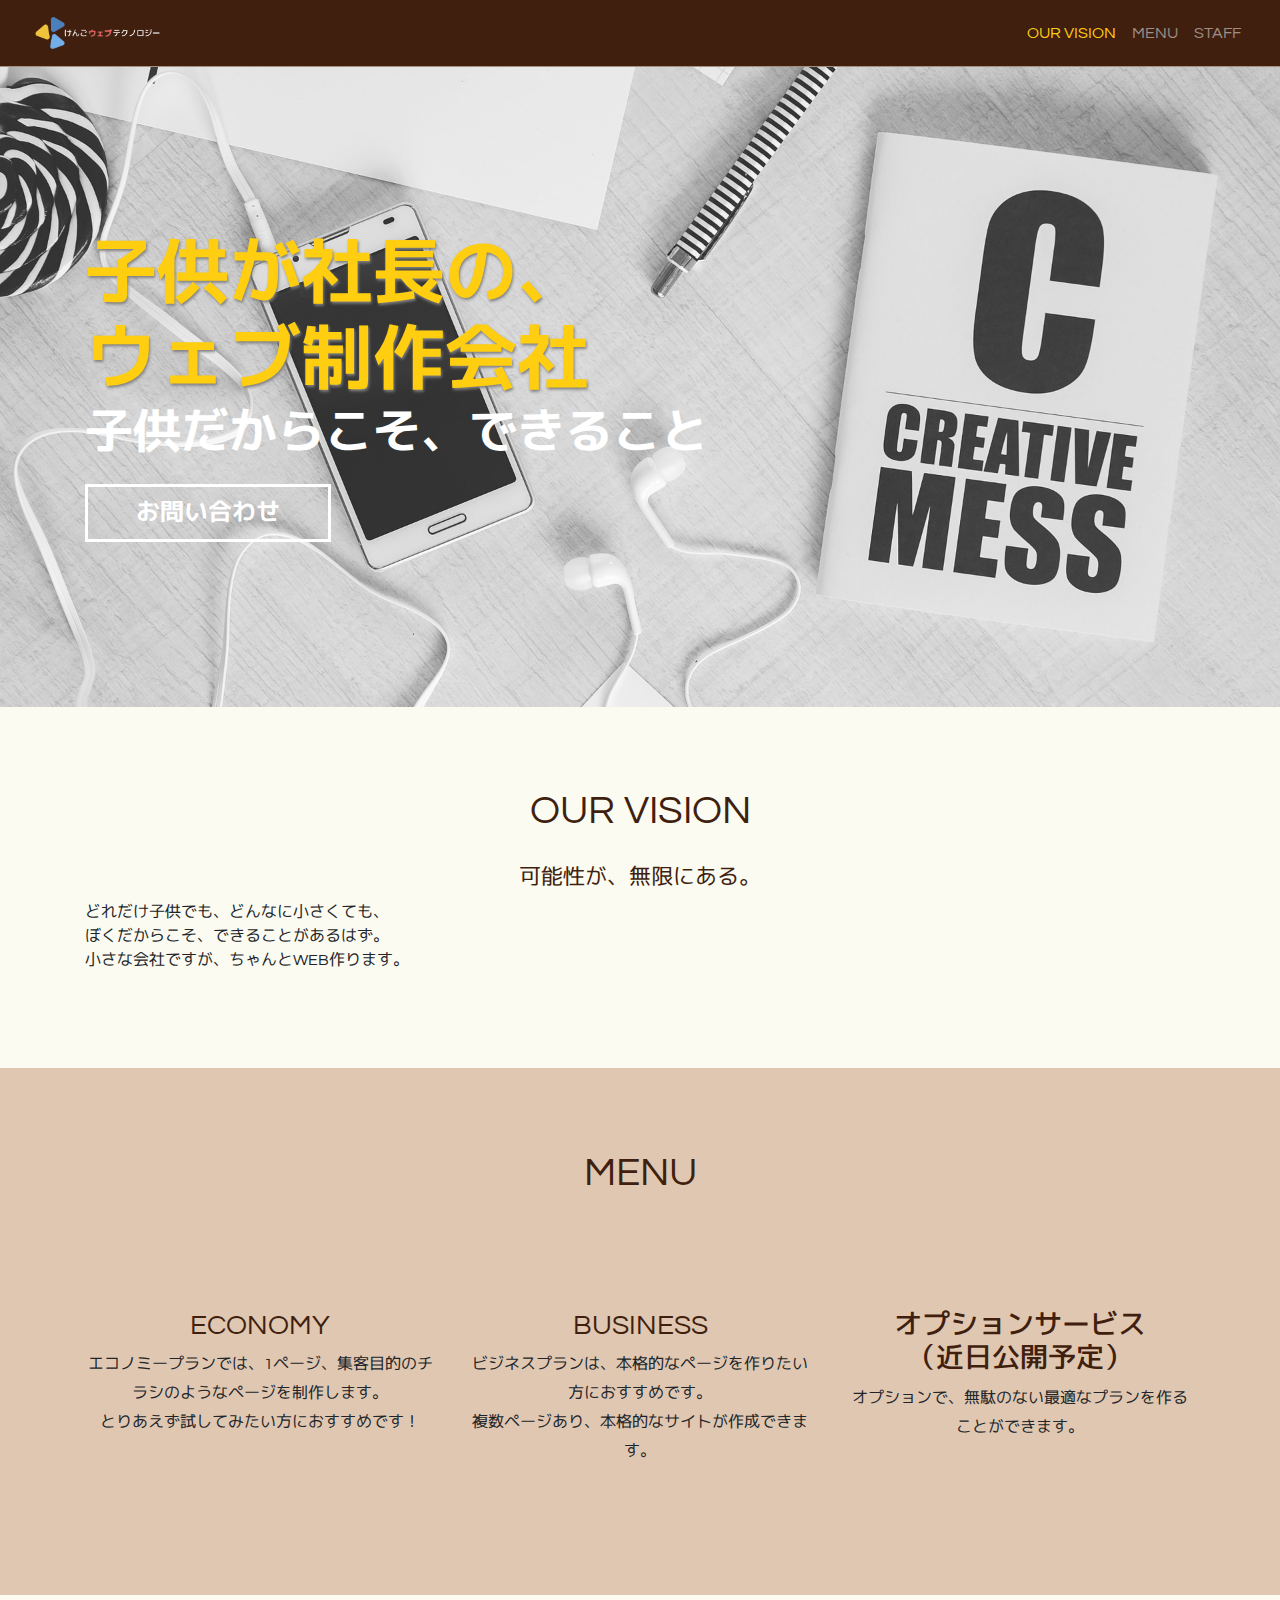
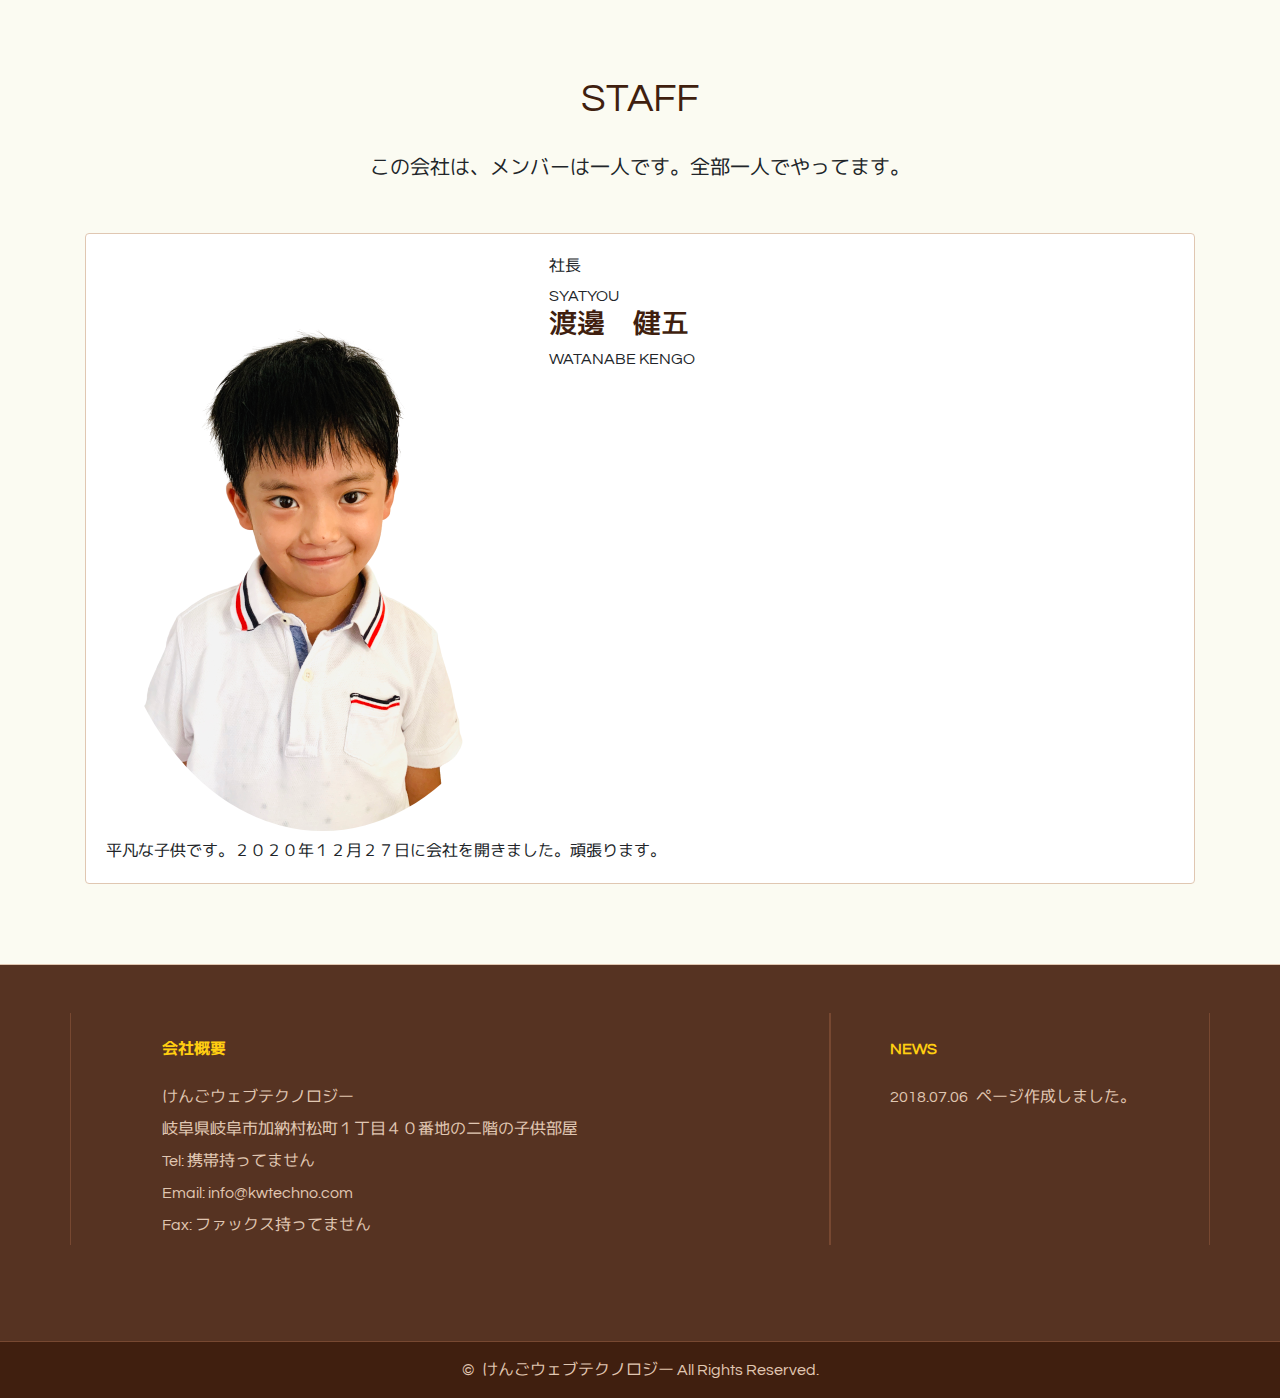
==== index.html @ f43b0d94 "画像削除" ====
<!DOCTYPE html>
<html>

<head prefix="og: http://ogp.me/ns# fb: http://ogp.me/ns/fb# article: http://ogp.me/ns/article#">
  <meta charset="UTF-8">
  <title>ホーム | けんごウェブテクノロジー</title>
  <meta name="description" content="サイトの説明文">
  <meta name="viewport" content="width=device-width, initial-scale=1, shrink-to-fit=no">
  <!-- スタイルシートはここから -->
  <link rel="preconnect" href="https://fonts.gstatic.com">
  <link href="https://fonts.googleapis.com/css2?family=M+PLUS+1p:wght@300&family=Questrial&display=swap" rel="stylesheet">
  <link rel="stylesheet" href="css/bootstrap.min.css">
  <link rel="stylesheet" href="css/style.css">
  <link rel="stylesheet" href="css/queries.css">
  <link rel="stylesheet" href="https://use.fontawesome.com/releases/v5.4.1/css/all.css" integrity="sha384-5sAR7xN1Nv6T6+dT2mhtzEpVJvfS3NScPQTrOxhwjIuvcA67KV2R5Jz6kr4abQsz" crossorigin="anonymous">
</head>

<body id="page-top">
  <!------------------------------------------------------------------------------------------------------------------>
  <header>
    <nav class="navbar navbar-expand-md navbar-dark">
      <div class="container-fluid">
        <a class="navbar-brand" href="index.html"><img src="img/logo-wt.png" alt="あなたのサイト名"></a>
        <button class="navbar-toggler" type="button" data-toggle="collapse" data-target="#navbarSupportedContent" aria-controls="navbarSupportedContent" aria-expanded="false" aria-label="Toggle navigation"><span class="navbar-toggler-icon"></span>
        </button>

        <div class="collapse navbar-collapse justify-content-end" id="navbarSupportedContent">
          <ul class="navbar-nav">
            <li class="nav-item active"><a href="#sec1" class="nav-link">OUR VISION</a></li>
            <li class="nav-item"><a href="#sec2" class="nav-link">MENU</a></li>
            <li class="nav-item"><a href="#sec3" class="nav-link">STAFF</a></li>
          </ul>
        </div>
      </div>
    </nav>
  </header>
  <main>
    <!------------------------------------------------------------------------------------------------------------------>
    <div class="jumbotron-fluid mb-0">
      <div class="container d-flex align-items-center">
        <div>
          <h1 class="mb-0">子供が社長の、<br>ウェブ制作会社</h1>
          <span>子供だからこそ、できること</span>
          <a href="contact/index.html" class="btn btn-outline-warning btn-lg text-white rounded-0">お問い合わせ</a>
        </div>
      </div>
    </div>
    <!------------------------------------------------------------------------------------------------------------------>
    <!--<section id="sec1">
      <div class="container">

        <h2 class="text-center">WORK & VOICE</h2>
        <p class="lead text-center font-weight-normal">
          まだ、実績は少ないですが、ご期待に応えられるよう、最大限の努力をしていきます。
        </p>

        <div class="row">
          <div class="col-lg-4 col-sm-6 mb-5 center mx-auto">
            <div class="card">
              <img class="card-img-top" src="img/works/0001.png" alt="地域に伝わる音楽にしたしもう！">
              <div class="card-body">
                <h3 class="card-title">地域に伝わる音楽にしたしもう！</h3>
                <p class="card-text">授業で作成したデータをデータベース化して目に見えるような
                  サイトを作成してもらいました。<br />
                  個人のみならずグループでファイルを共有しつつデータベース化<br />
                  していくというアプリで、打ち込んだらすぐにサイトで確認することも<br />
                  できますので、子供達のモチベーションも上がりました。<br />
                  <small>情報保護のためわざとぼかしています。</small>
                </p>
              </div>
            </div>
          </div>
        </div>
      </div>
    </section>-->
    <!------------------------------------------------------------------------------------------------------------------>
    <section id="sec1">
      <div class="container">

        <h2 class="text-center">OUR VISION</h2>
        <h3 class="lead text-center font-weight-normal">
          可能性が、無限にある。
        </h3>

        <div class="row align-top">
          <div class="col-md-8">
            <p class="align-middle">
              どれだけ子供でも、どんなに小さくても、<br>
              ぼくだからこそ、できることがあるはず。<br>
              小さな会社ですが、ちゃんとWEB作ります。</p>
          </div>
        </div><!-- .row -->

      </div><!-- .container -->
    </section>
    <!------------------------------------------------------------------------------------------------------------------>
    <section id="sec2">
      <div class="container">
        <h2 class="text-center">MENU</h2>
        <p class="lead text-center font-weight-normal pb-lg-3">

        </p>

        <div class="row justify-content-start">
          <div class="col-md-4 col-sm-12">
            <figure class="text-center"><i class="fas fa-desktop fa-5x gray"></i></figure>
            <h3 class="text-center">ECONOMY</h3>
            <p class="text-body text-center mb-5">エコノミープランでは、1ページ、集客目的のチラシのようなページを制作します。<br>とりあえず試してみたい方におすすめです！<br></p>
          </div>
          <div class="col-md-4 col-sm-12">
            <figure class="text-center"><i class="fas fa-desktop fa-5x gray"></i></figure>
            <h3 class="text-center">BUSINESS</h3>
            <p class="text-body text-center mb-5">ビジネスプランは、本格的なページを作りたい方におすすめです。<br>複数ページあり、本格的なサイトが作成できます。</p>
          </div>
          <div class="col-md-4 col-sm-12">
            <figure class="text-center"><i class="fas fa-desktop fa-5x gray"></i></figure>
            <h3 class="text-center">オプションサービス<br>（近日公開予定）</h3>
            <p class="text-body text-center mb-5">
              オプションで、無駄のない最適なプランを作ることができます。
            </p>
          </div>
        </div>
      </div><!-- .container -->
    </section>

    <!------------------------------------------------------------------------------------------------------------------>
    <section id="sec3">
      <div class="container">
        <h2 class="text-center">STAFF</h2>
        <p class="lead text-center font-weight-normal">
          この会社は、メンバーは一人です。全部一人でやってます。
        </p>
        <div class="row">
          <div class="col-12">
            <div class="card">
              <div class="card-body">
                <div class="row">
                  <div class="col-lg-5 col-sm-12 mb-2">
                    <img src="img/kengo.png" alt="人物写真2" class="rounded-circle">
                  </div>
                  <div class="col-lg-7 col-sm-12 mb-2 px-lg-0 px-md-2">
                    <p class="card-title">社長</p>
                    <p class="card-subtitle">SYATYOU</p>
                    <h3 class="card-title">渡邊　健五</h3>
                    <p class="card-subtitle">WATANABE KENGO</p>
                  </div>
                </div>
                <p class="card-text">平凡な子供です。２０２０年１２月２７日に会社を開きました。頑張ります。</p>
              </div>
            </div>
          </div>
        </div><!-- .row -->

      </div><!-- .container -->
    </section>
    <!------------------------------------------------------------------------------------------------------------------>
  </main>

  <footer id="footer">
    <div class="container py-5">
      <div id="footer-contents" class="row mb-5">
        <div class="col-lg-6 col-xl-8">
          <address class="col-lg-10 offset-lg-1 mb-0">
            <p class="footer-ttl">会社概要</p>
            <p>けんごウェブテクノロジー</p>
            <p>岐阜県岐阜市加納村松町１丁目４０番地の二階の子供部屋</p>
            <p>Tel: 携帯持ってません</p>
            <p>Email: info@kwtechno.com</p>
            <p>Fax: ファックス持ってません</p>
          </address>
        </div>
        <div id="footer-news" class="col-lg-6 col-xl-4">
          <div class="col-lg-10 offset-lg-1">
            <p class="footer-ttl">NEWS</p>
            <ul>
              <li><span>2018.07.06</span>ページ作成しました。</li>
            </ul>
          </div>
        </div>
      </div><!-- .row -->
    </div><!-- .container -->
    <div id="copyright">
      <p class="text-center mb-0 pt-3 pb-3">&copy;&ensp;けんごウェブテクノロジー All Rights Reserved.</p>
    </div><!-- .container-fluid -->
  </footer>
  <!------------------------------------------------------------------------------------------------------------------>
  <!-- javascript はここから -->
  <script src="https://code.jquery.com/jquery-3.3.1.slim.min.js" integrity="sha384-q8i/X+965DzO0rT7abK41JStQIAqVgRVzpbzo5smXKp4YfRvH+8abtTE1Pi6jizo" crossorigin="anonymous"></script>
  <script src="https://code.jquery.com/jquery-1.12.4.min.js" integrity="sha256-ZosEbRLbNQzLpnKIkEdrPv7lOy9C27hHQ+Xp8a4MxAQ=" crossorigin="anonymous"></script>
  <script src="https://cdnjs.cloudflare.com/ajax/libs/popper.js/1.14.3/umd/popper.min.js" integrity="sha384ZMP7rVo3mIykV+2+9J3UJ46jBk0WLaUAdn689aCwoqbBJiSnjAK/l8WvCWPIPm49" crossorigin="anonymous"></script>
  <script src="js/bootstrap.min.js"></script>
  <script src="js/script.js"></script>
</body>

</html>
---- css/style.css ----
@charset "utf-8";

/* *****共通設定***** */
body {
  font-family: 'Questrial','M PLUS 1p',"ヒラギノ角ゴ Pro W3", "Hiragino Kaku Gothic Pro", "メイリオ", Meiryo, Osaka, "ＭＳ Ｐゴシック", "MS PGothic", sans-serif;
}
main {
  display: block;
  background-color: #fbfbf2;
}

main .btn {
  padding-left: 2.5rem;
  padding-right: 2.5rem;
  font-size: 1.5rem;
}

h1 {
  font-size: 4.5rem;
}

h2, h3 {
  color: #401f0f;
}

.gray {
  color: #6c757d;
}

.card {
  border-color: #e0c7b2;
}

.img-thumbnail {
  width: 100%;
  padding: .25rem;
  background-color: transparent;
  border: none;
}

/* ヘッダー(navbar) */
.navbar {
  border-bottom: 1px solid #a29080;
  background-color: #401f0f;
}

.navbar .navbar-collapse {
  flex-grow: 0;
}

.navbar .navbar-brand {
  height: 50px;
}

.navbar .navbar-brand img {
  height: 100%;
}

.navbar .navbar-nav .active>.nav-link {
  color: #ffce11;
}

.navbar .navbar-nav .nav-link:hover,
.navbar-dark .navbar-nav .nav-link:focus {
  color: rgba(251, 251, 241, 1);
}

/* フッター */
#footer {
  background-color: #563322;
}

#footer .container {
  color: #e0c7b2;
}

#footer .footer-ttl {
  font-size: 1rem;
  font-weight: bold;
  margin: 1.5rem 0;
  color: #ffce11;
}

#footer address p,
#footer #footer-news li {
  margin-bottom: 0.5rem;
}

#footer #footer-news ul {
  margin: 0;
  padding: 0
}

#footer #footer-news ul {
  list-style: none;
}

#footer #footer-news li span {
  display: inline-block;
  margin-right: 0.5rem;
}

#footer #copyright {
  border-top: 1px solid #774831;
  background-color: #401f0f;
  color: #e0c7b2;
}

#footer img {
  width: 360px;
}

/* *****トップページ***** */
/* メイン画像 */
h1 {
  font-weight: bold !important;
  color: #ffce11;
  text-shadow: 1px 2px 3px #808080;
}

#page-top h1+span {
  font-size: 3rem;
  font-weight: bold;
  color: #ffffff;
  line-height: 110%;
  margin-top: 0.2rem;
  display: block;
}

#page-top .jumbotron-fluid {
  height: 640px;
  background-color: #f1efff;
  border-bottom: #dddddd;
  background: url("../img/top-main.jpg") no-repeat center center;
  background-size: cover;
}

#page-top .jumbotron-fluid .container {
  height: 100%;
}

#page-top .jumbotron-fluid .btn {
  padding-left: 3rem;
  padding-right: 3rem;
  margin-top: 1.5rem;
  font-weight: bold;
  border-width: 3px;
  border-color: #fff;
}

/* 各セクション */
#page-top section {
  border-bottom: 1px solid #e0c7b2;
  background-color: #fbfbf2;
  padding: 5rem 0;
}

#page-top section:nth-child(odd) {
  background-color: #e0c7b2;
}

#page-top section .container>h2 {
  margin-bottom: 30px;
  font-size: 2.5rem;
}

#page-top section .container>h2+p {
  max-width: 700px;
  margin: 0 auto 50px;
}

#sec1 h3 {
  font-size: 1.4rem;
}

#sec2 {
  line-height: 180%;
}

#sec2 .row {
  min-height: 160px;
  color: #2f2f2f;
}

#sec4 .card-body .clearfix p,
#sec4 .card-body .clearfix h3 {
  margin-left: 115px;
  line-height: 130%;
}

#sec4 .card-body .card-title {
  margin-bottom: 5px;
  color: #401f0f;
}

#sec4 .card-body .card-subtitle {
  font-size: 0.9rem;
  margin-bottom: 5px;
  color: #968075;
}

#sec4 img {
  width: 100%;
}

#sec4 .btn {
  width: 100%;
  background-color: #401f0f;
  border: none;
  padding: 1rem 0;
}

#sec5 article>.row {
  border: 1px solid #dddddd;
}

#sec5>div:nth-child(1) img {
  width: 100%;
}

/*#sec4 > div:nth-child(2){
    margin-left: 220px;
}*/
#sec5 h3 {
  margin-bottom: 0.1rem;
}

#sec5 article>div div header {
  padding: 10px;
}

/* *****下層ページ***** */
#breadcrumb-wrapper {
  border-bottom: 1px solid #a29080;
}

#breadcrumb-wrapper,
.breadcrumb {
  font-size: 0.9rem;
  background-color: #563322;
}

.breadcrumb a {
  color: rgba(255, 255, 255, .5);
}

.breadcrumb a:hover,
.breadcrumb a:focus {
  color: rgba(255, 255, 255, 1);
}

.breadcrumb-item+.breadcrumb-item::before {
  content: ">";
  padding-right: 1rem;
  color: rgba(255, 255, 255, .5);
}

.breadcrumb-item.active {
  color: #ffffff;
}

h1.page-ttl {
  font-size: 2rem;
}

#page h1+span {
  font-size: 1.5rem;
  font-weight: bold;
  color: #ffffff;
  line-height: 110%;
  margin-top: 0.2rem;
  display: block;
}

#page article {
  padding: 5rem 0;
}

#page section {
  padding-bottom: 5rem;
}

#page section:last-child {
  padding-bottom: 0rem;
}

#page h1+small {
  font-size: 1.5rem;
  color: #ffffff;
  line-height: 110%;
  margin-top: 0.2rem;
}

#page .jumbotron {
  background-color: #f1efff;
  border-bottom: #dddddd;
  background: url("../img/top-main.jpg") no-repeat center center;
  background-size: cover;
  border-radius: initial;
}

#page .jumbotron .container {
  padding: 0;
}

#page .jumbotron .container p {
  margin-bottom: 0;
}

#page h2+p {
  margin: 0 0 1.2rem;
}

#page main img {
  max-width: 100%;
}

#page .sample-title {
  display: flex;
  align-items: center;
  text-align: center;
}

#page .sample-title::after {
  border-top: 3px dotted;
  content: "";
  display: inline;
  /* for IE */
  flex-grow: 1;
  margin-left: 0.5em;
}

#page .sample-title span {
  background-color: #fbfbf2;
}

#page .sample-subtitle {
  font-size: 1.5rem;
  font-weight: bold;
  color: #401f0f;
}

/* *****フォーム***** */
.form1 label {
  font-weight: bold;
  font-size: 0.9rem;
  margin-bottom: 1rem;
}

.form1 input,
.form1 textarea,
.form1 select {
  max-width: 768px;
}

.form1 .form-group {
  margin-bottom: 2rem;
}
---- css/queries.css ----
/* 特大デバイス（ワイド・デスクトップ, 1200px 以上）
==============================================*/
@media screen and (min-width: 1200px) {
    
#footer #footer-contents > div{
    border-left: 1px solid #774831;
    border-right: 1px solid #774831;
    border-collaps: collapse;
}
#footer #footer-contents > div:last-child{
    border-right: 1px solid #774831;
}
#footer img {
width: 100%;
}  
	
} /* END */

/* 大デバイス（デスクトップ, 1200px 未満）
==============================================*/
@media screen and (max-width:1199.98px) {

/* トップページ：各セクション */
    
#sec2 .row {
    background-size: auto 550px;
}

} /* END */


/* 中デバイス（タブレット, 992px 未満）
==============================================*/
@media screen and (max-width:991.98px) {
#footer #footer-contents > div{
    border-bottom: 1px solid #774831;
    border-left: none;
    border-right: none;
    padding-bottom: 1rem;
}
#footer img {
    width: 100%;
    max-width: 748px;
    margin: 0 auto;
}

/* トップページ：各セクション */    
#sec2 img {
    width: 100%;
    height: 100%;
}    
    
} /* END */

/* 小デバイス（横向きモバイル, 768px 未満）
==============================================*/
@media screen and (max-width:767.98px) {
h1{
    font-size: 2rem;
}    
main .btn{
    font-size: 0.95rem;
}
    #footer #footer-contents > div:first-child {
    border-right: none !important;
}
#footer .container{
    padding-top: 0px;
}
#footer .container .row{
    margin-bottom: 0;
}

#footer #copyright{
    font-size: 0.8rem;
}
#footer h2{
    margin: 2rem 0;
}

/* トップページ：各セクション */
    
#page-top h1 + small {
    font-size: 1.5rem;
}
#page-top .jumbotron-fluid{
    height: 320px;
}
#page-top section{
    padding-top: 50px;
}
#page-top section .container > h2{
    margin-bottom: 20px;
    font-size: 1.5rem;
}
#page-top section .container > h2 + p{
    margin-bottom: 40px;
}
#page-top section .container h3{
    font-size: 1.2rem;
}
#sec2 .row {
    background-size: auto 400px;
}
#sec4 .card-body .card-subtitle{
    font-size: 0.75rem;
}

/* 下層ページ */
    
#page section {
    padding: 3rem 0 0;
}
  
} /* END */


/* 極小デバイス（縦向きモバイル, 576px 未満）
==============================================*/
@media screen and (max-width:575.98px) {
.navbar-collapse .btn {
    margin: 10px auto;
}
    
/* トップページ：各セクション */
    
#sec2 .row {
    background-size: auto 300px;
}

/* 下層ページ */

#page section {
    padding: 2rem 0 0;
}    
    
} /* END */
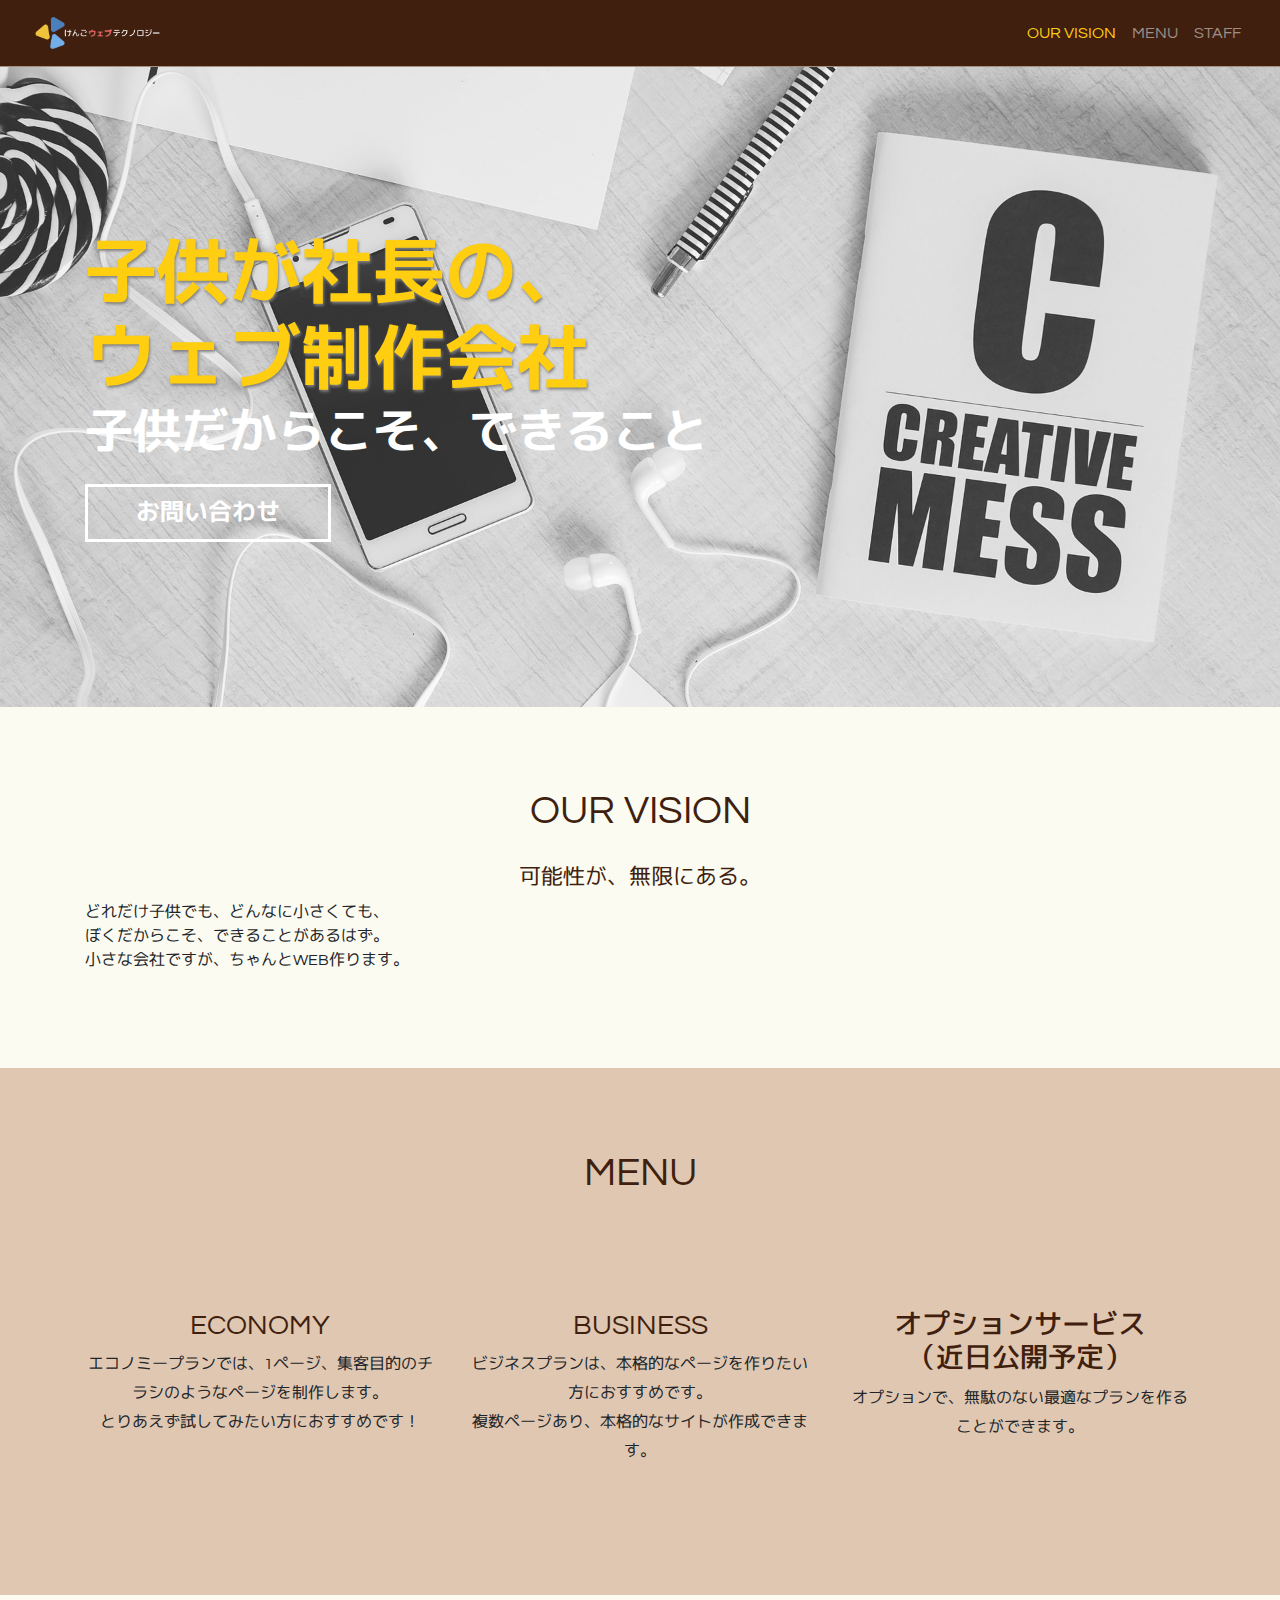
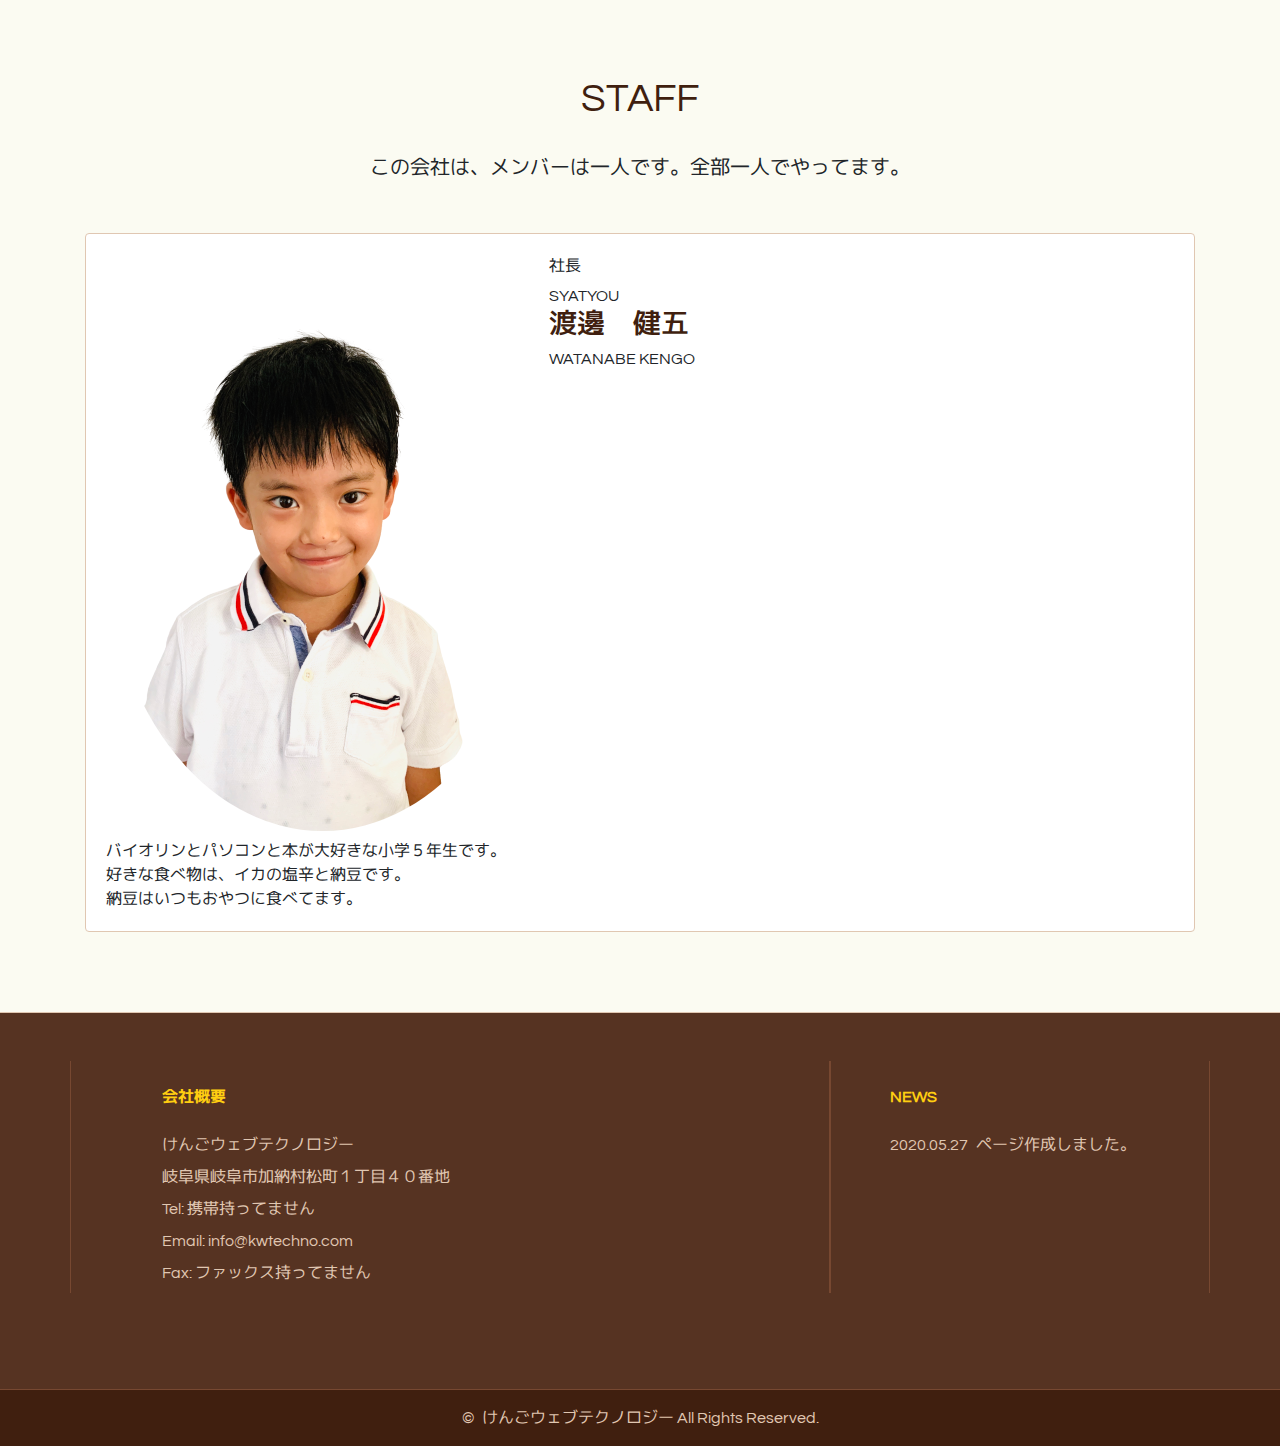
==== commit be5187b6: "テキスト変更" ====
--- a/index.html
+++ b/index.html
@@ -145,7 +145,7 @@
                     <p class="card-subtitle">WATANABE KENGO</p>
                   </div>
                 </div>
-                <p class="card-text">平凡な子供です。２０２０年１２月２７日に会社を開きました。頑張ります。</p>
+                <p class="card-text">バイオリンとパソコンと本が大好きな小学５年生です。<br>好きな食べ物は、イカの塩辛と納豆です。<br>納豆はいつもおやつに食べてます。</p>
               </div>
             </div>
           </div>
@@ -163,7 +163,7 @@
           <address class="col-lg-10 offset-lg-1 mb-0">
             <p class="footer-ttl">会社概要</p>
             <p>けんごウェブテクノロジー</p>
-            <p>岐阜県岐阜市加納村松町１丁目４０番地の二階の子供部屋</p>
+            <p>岐阜県岐阜市加納村松町１丁目４０番地</p>
             <p>Tel: 携帯持ってません</p>
             <p>Email: info@kwtechno.com</p>
             <p>Fax: ファックス持ってません</p>
@@ -173,7 +173,7 @@
           <div class="col-lg-10 offset-lg-1">
             <p class="footer-ttl">NEWS</p>
             <ul>
-              <li><span>2018.07.06</span>ページ作成しました。</li>
+              <li><span>2020.05.27</span>ページ作成しました。</li>
             </ul>
           </div>
         </div>
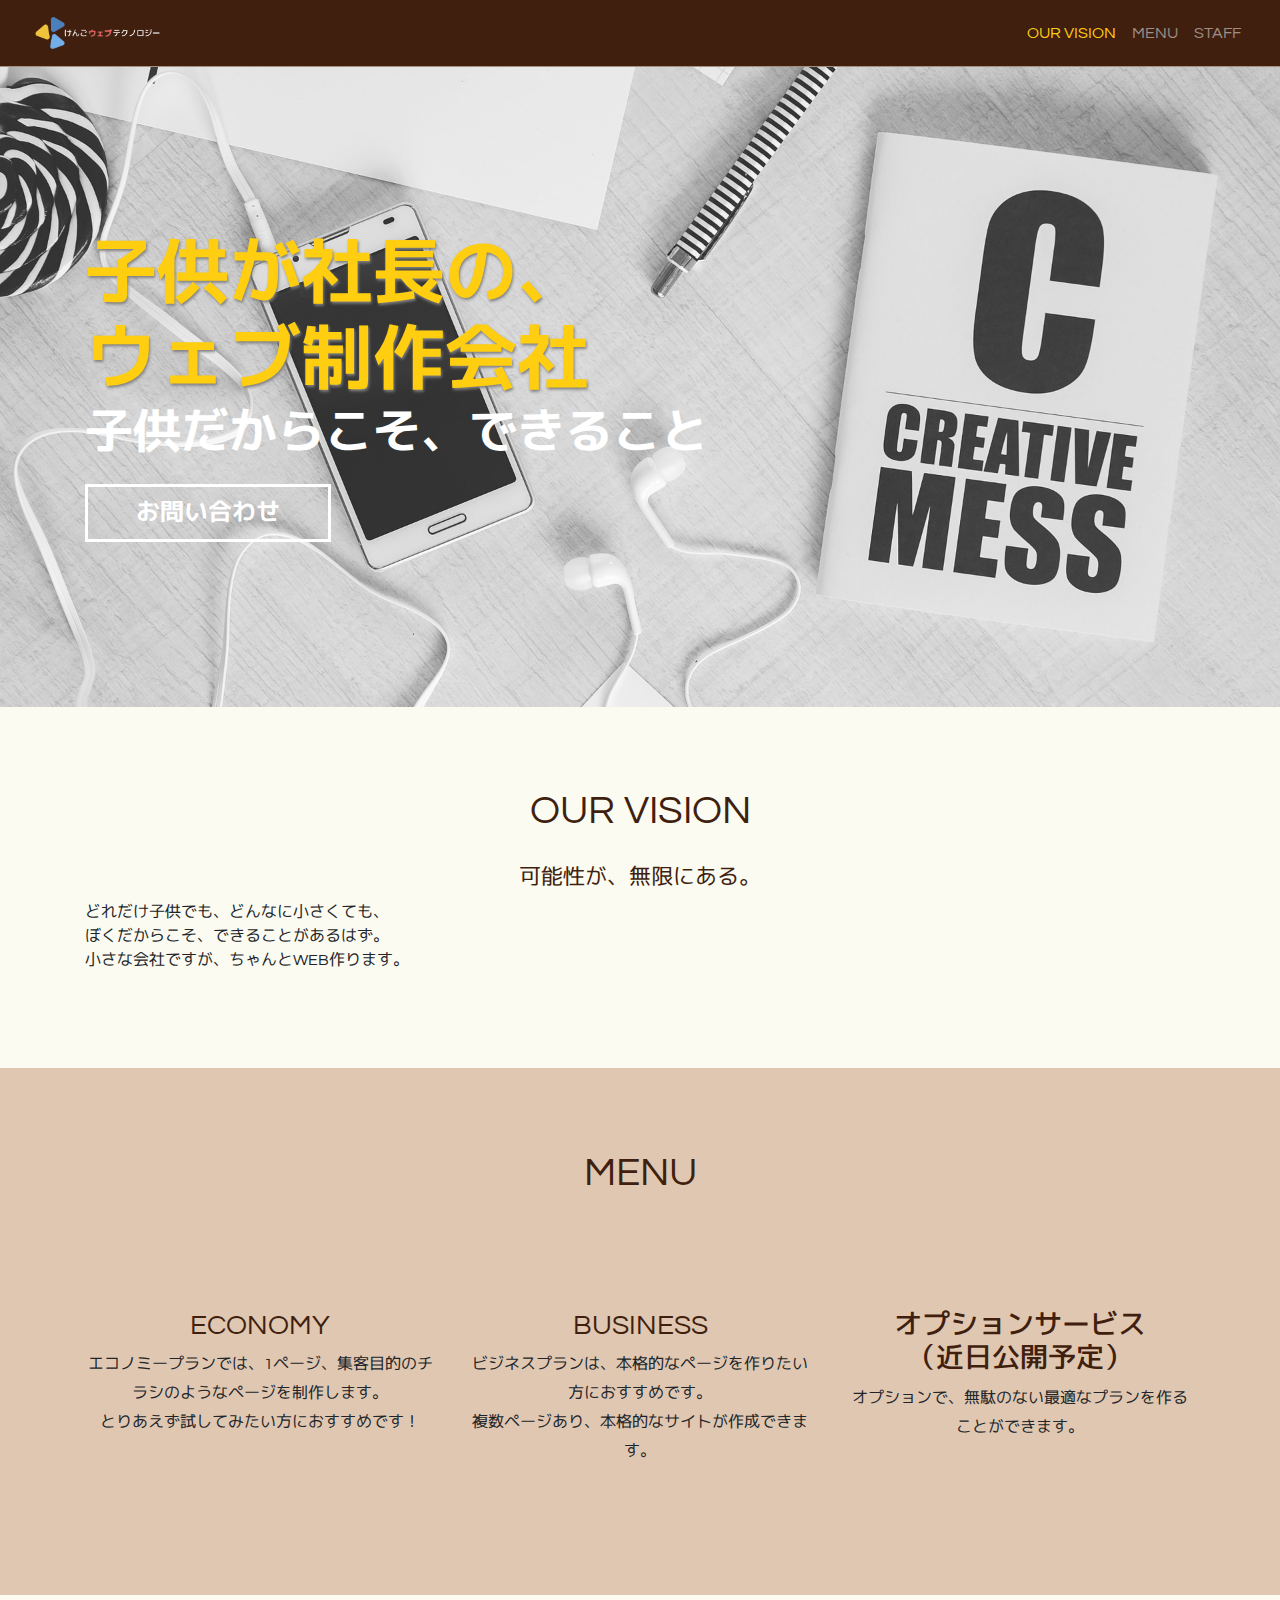
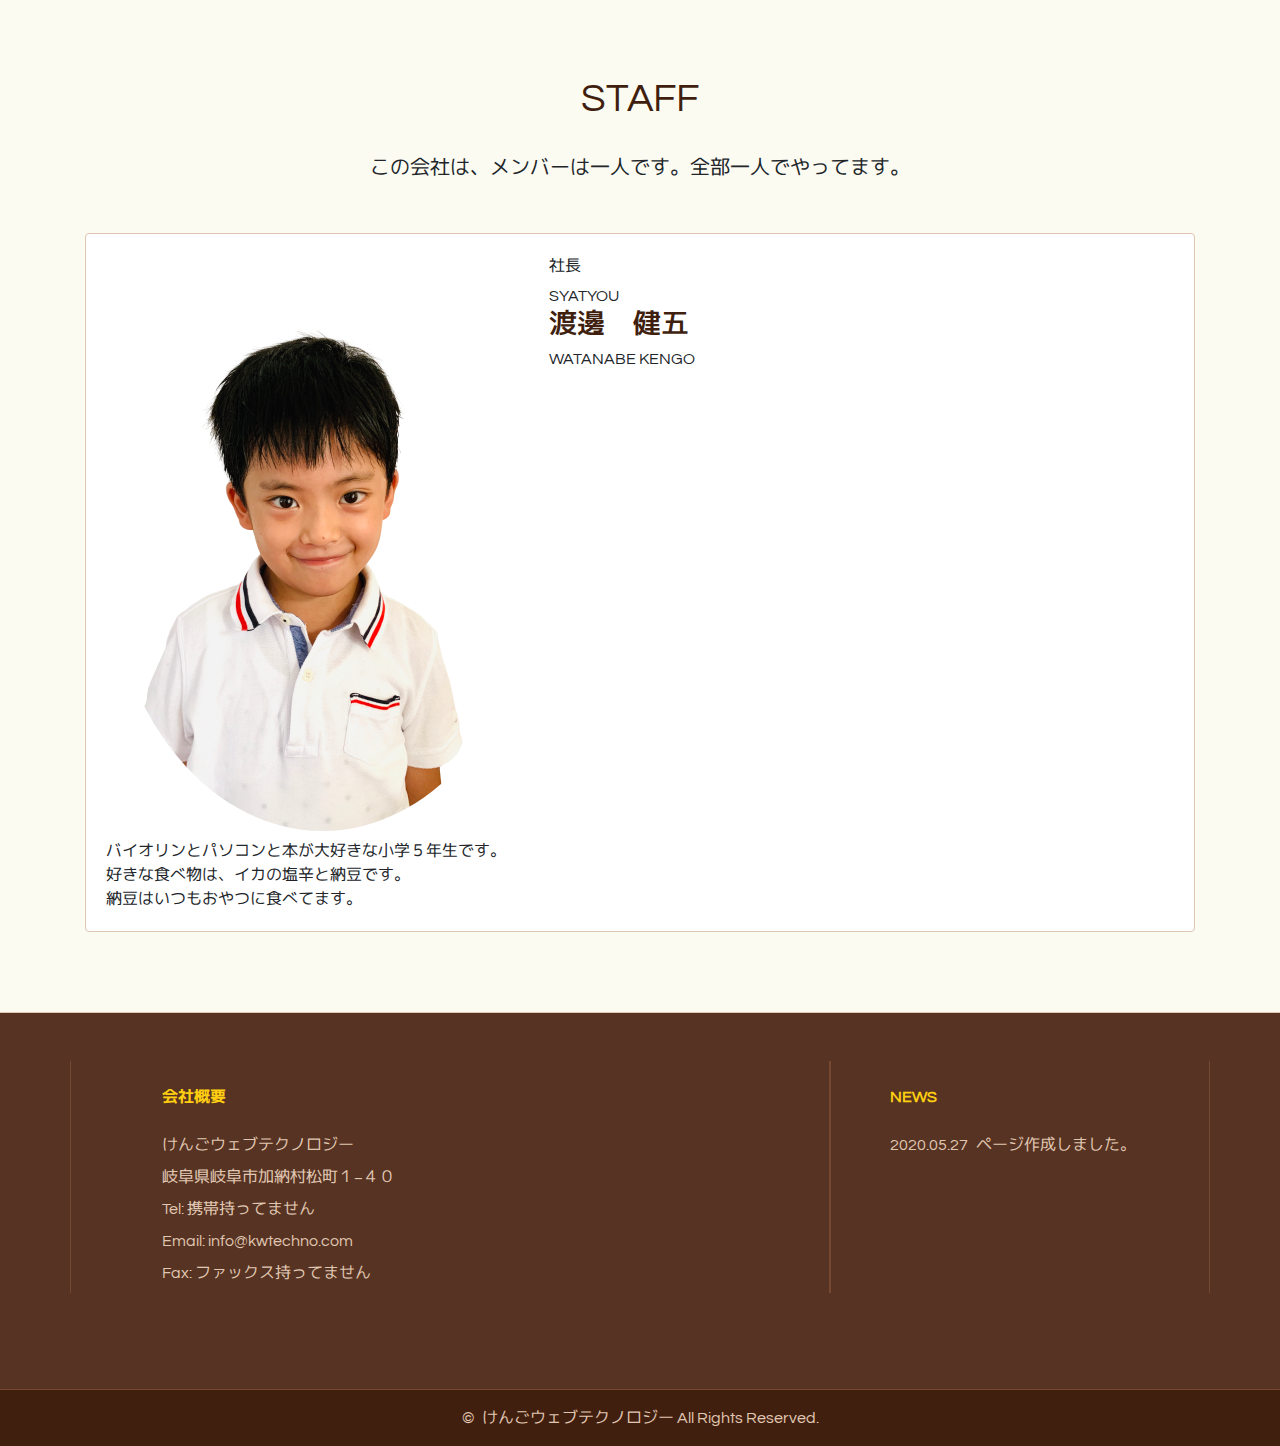
==== commit b88683bc: "お問い合わせページ作成" ====
--- a/index.html
+++ b/index.html
@@ -4,7 +4,7 @@
 <head prefix="og: http://ogp.me/ns# fb: http://ogp.me/ns/fb# article: http://ogp.me/ns/article#">
   <meta charset="UTF-8">
   <title>ホーム | けんごウェブテクノロジー</title>
-  <meta name="description" content="サイトの説明文">
+  <meta name="description" content="けんごウェブテクノロジー">
   <meta name="viewport" content="width=device-width, initial-scale=1, shrink-to-fit=no">
   <!-- スタイルシートはここから -->
   <link rel="preconnect" href="https://fonts.gstatic.com">
@@ -163,7 +163,7 @@
           <address class="col-lg-10 offset-lg-1 mb-0">
             <p class="footer-ttl">会社概要</p>
             <p>けんごウェブテクノロジー</p>
-            <p>岐阜県岐阜市加納村松町１丁目４０番地</p>
+            <p>岐阜県岐阜市加納村松町１−４０</p>
             <p>Tel: 携帯持ってません</p>
             <p>Email: info@kwtechno.com</p>
             <p>Fax: ファックス持ってません</p>
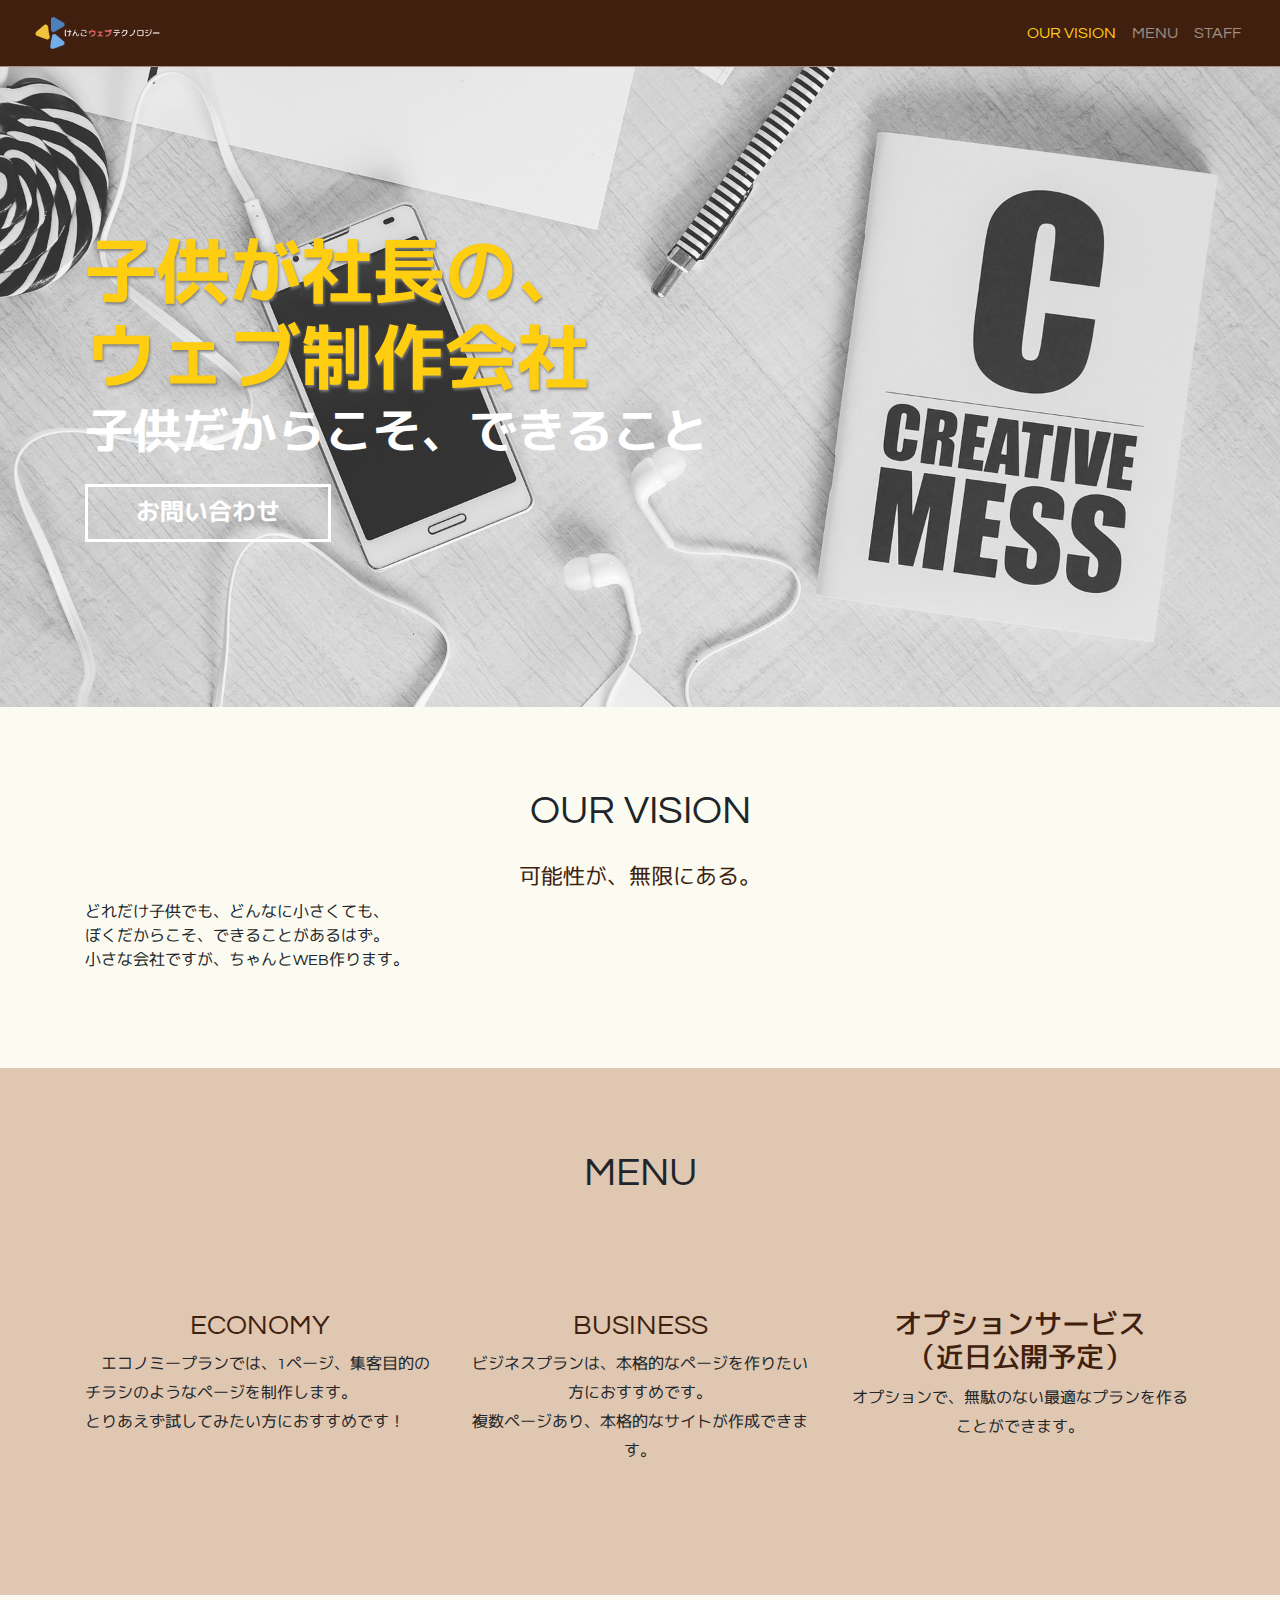
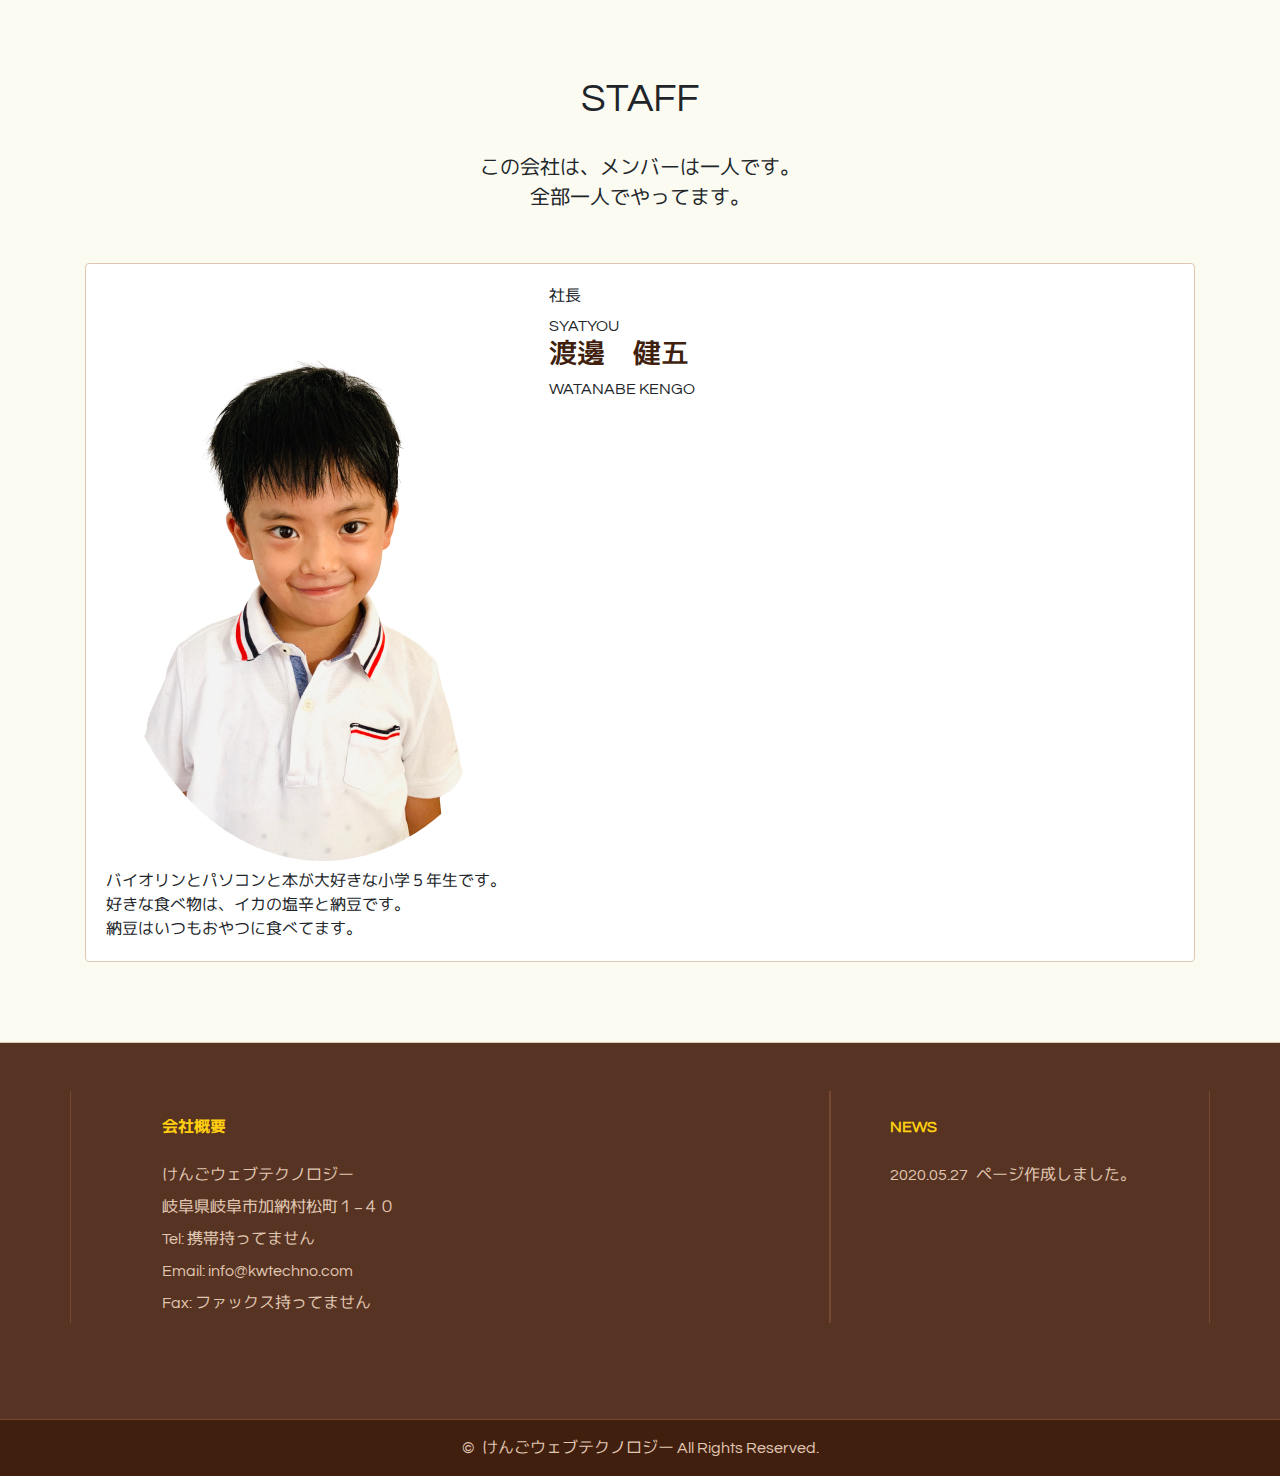
==== commit f6758eb3: "お問い合わせページ修正" ====
--- a/index.html
+++ b/index.html
@@ -77,7 +77,7 @@
     <section id="sec1">
       <div class="container">
 
-        <h2 class="text-center">OUR VISION</h2>
+        <h2 class="text-center h1">OUR VISION</h2>
         <h3 class="lead text-center font-weight-normal">
           可能性が、無限にある。
         </h3>
@@ -96,7 +96,7 @@
     <!------------------------------------------------------------------------------------------------------------------>
     <section id="sec2">
       <div class="container">
-        <h2 class="text-center">MENU</h2>
+        <h2 class="text-center h1">MENU</h2>
         <p class="lead text-center font-weight-normal pb-lg-3">
 
         </p>
@@ -105,7 +105,7 @@
           <div class="col-md-4 col-sm-12">
             <figure class="text-center"><i class="fas fa-desktop fa-5x gray"></i></figure>
             <h3 class="text-center">ECONOMY</h3>
-            <p class="text-body text-center mb-5">エコノミープランでは、1ページ、集客目的のチラシのようなページを制作します。<br>とりあえず試してみたい方におすすめです！<br></p>
+            <p class="text-body mb-5">　エコノミープランでは、1ページ、集客目的のチラシのようなページを制作します。<br>とりあえず試してみたい方におすすめです！<br></p>
           </div>
           <div class="col-md-4 col-sm-12">
             <figure class="text-center"><i class="fas fa-desktop fa-5x gray"></i></figure>
@@ -126,9 +126,9 @@
     <!------------------------------------------------------------------------------------------------------------------>
     <section id="sec3">
       <div class="container">
-        <h2 class="text-center">STAFF</h2>
+        <h2 class="text-center h1">STAFF</h2>
         <p class="lead text-center font-weight-normal">
-          この会社は、メンバーは一人です。全部一人でやってます。
+          この会社は、メンバーは一人です。<br>全部一人でやってます。
         </p>
         <div class="row">
           <div class="col-12">
--- a/css/queries.css
+++ b/css/queries.css
@@ -2,7 +2,7 @@
 /* 特大デバイス（ワイド・デスクトップ, 1200px 以上）
 ==============================================*/
 @media screen and (min-width: 1200px) {
-    
+
 #footer #footer-contents > div{
     border-left: 1px solid #774831;
     border-right: 1px solid #774831;
@@ -13,8 +13,8 @@
 }
 #footer img {
 width: 100%;
-}  
-	
+}
+
 } /* END */
 
 /* 大デバイス（デスクトップ, 1200px 未満）
@@ -22,7 +22,7 @@
 @media screen and (max-width:1199.98px) {
 
 /* トップページ：各セクション */
-    
+
 #sec2 .row {
     background-size: auto 550px;
 }
@@ -45,12 +45,12 @@
     margin: 0 auto;
 }
 
-/* トップページ：各セクション */    
+/* トップページ：各セクション */
 #sec2 img {
     width: 100%;
     height: 100%;
-}    
-    
+}
+
 } /* END */
 
 /* 小デバイス（横向きモバイル, 768px 未満）
@@ -58,7 +58,7 @@
 @media screen and (max-width:767.98px) {
 h1{
     font-size: 2rem;
-}    
+}
 main .btn{
     font-size: 0.95rem;
 }
@@ -80,7 +80,7 @@
 }
 
 /* トップページ：各セクション */
-    
+
 #page-top h1 + small {
     font-size: 1.5rem;
 }
@@ -108,11 +108,11 @@
 }
 
 /* 下層ページ */
-    
+
 #page section {
     padding: 3rem 0 0;
 }
-  
+
 } /* END */
 
 
@@ -122,9 +122,9 @@
 .navbar-collapse .btn {
     margin: 10px auto;
 }
-    
+
 /* トップページ：各セクション */
-    
+
 #sec2 .row {
     background-size: auto 300px;
 }
@@ -133,6 +133,6 @@
 
 #page section {
     padding: 2rem 0 0;
-}    
-    
-} /* END */+}
+
+} /* END */
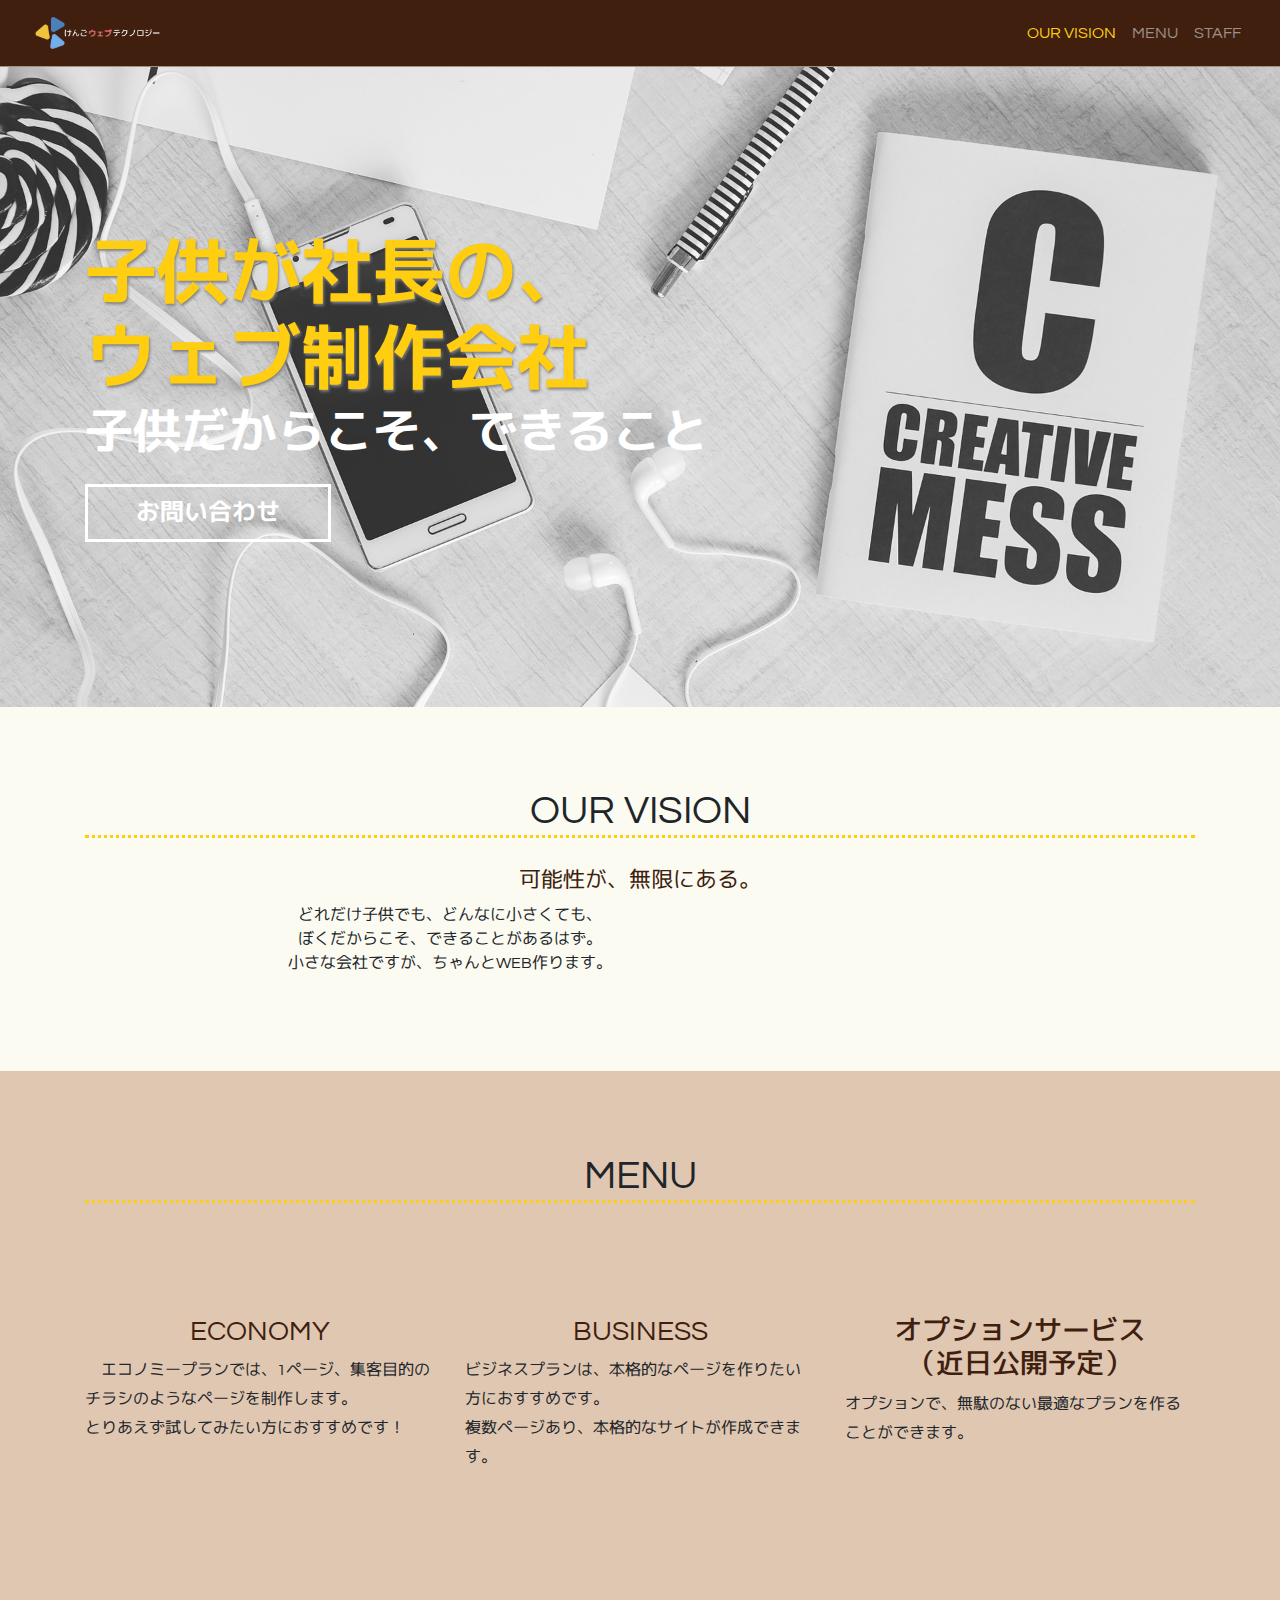
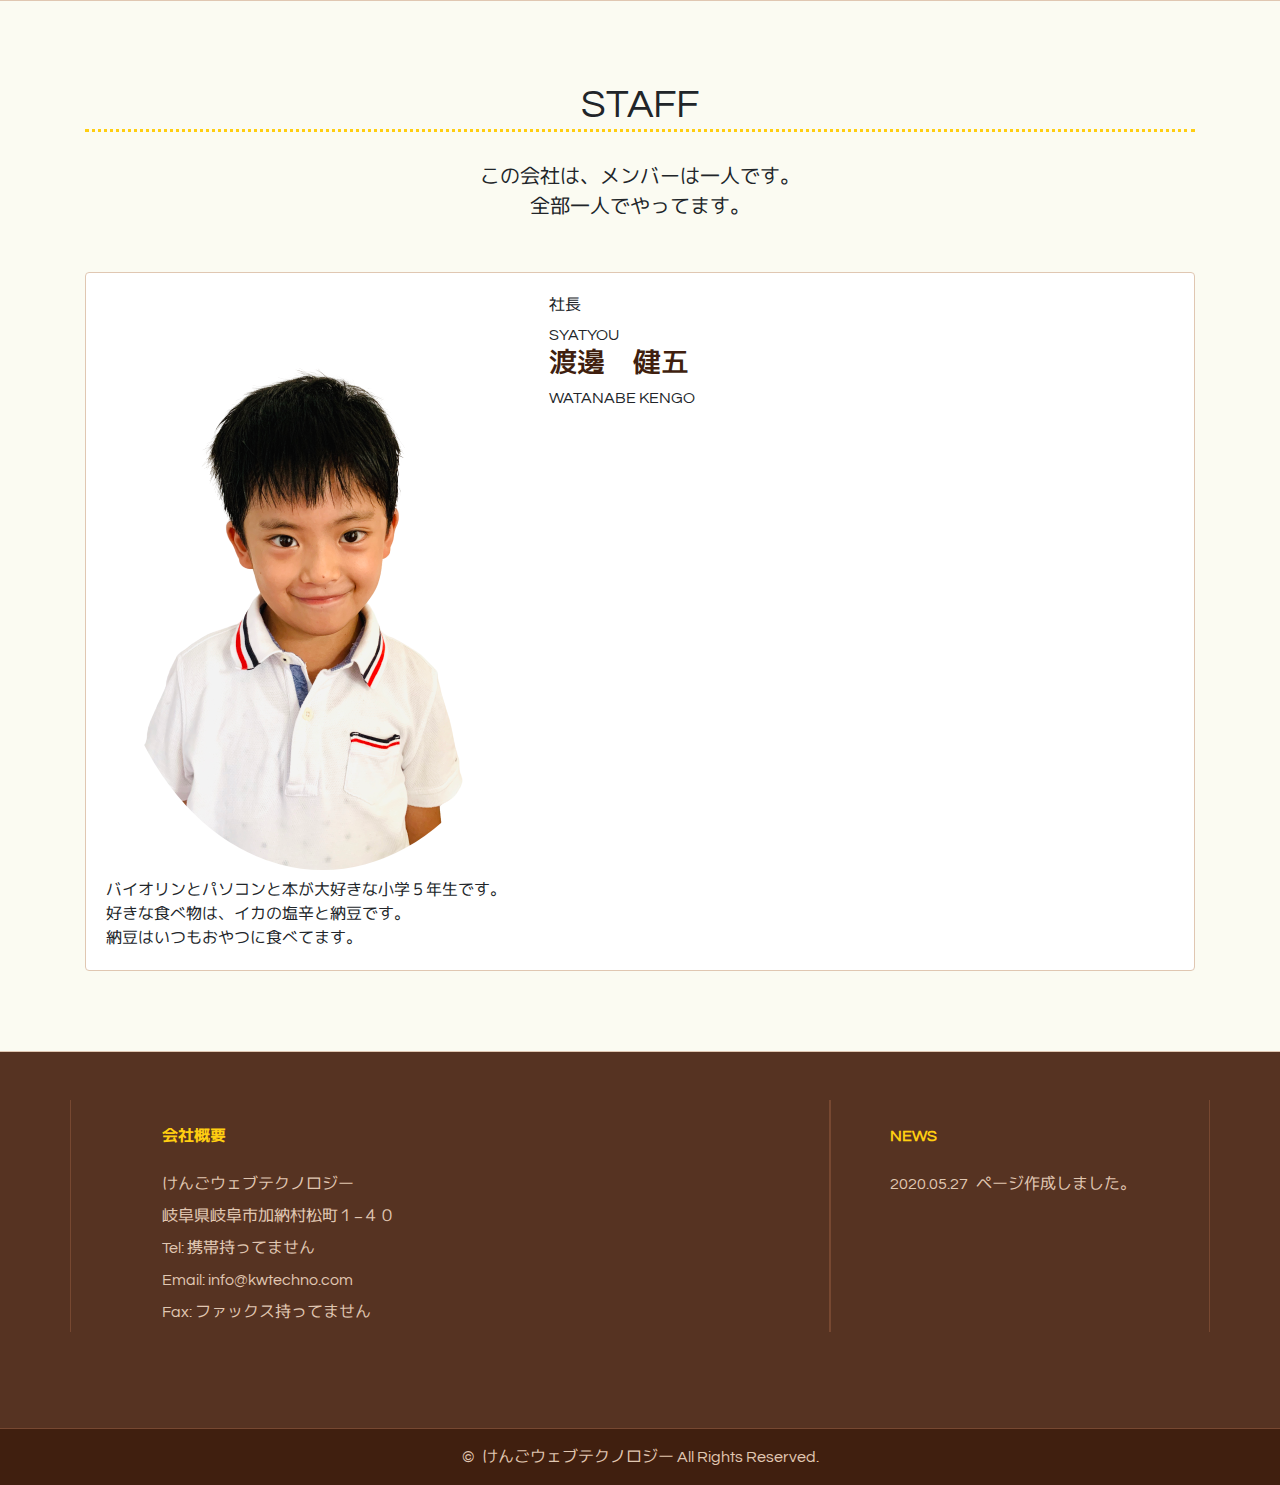
==== commit 2730b71e: "下線追加" ====
--- a/index.html
+++ b/index.html
@@ -84,7 +84,7 @@
 
         <div class="row align-top">
           <div class="col-md-8">
-            <p class="align-middle">
+            <p class="align-middle text-center">
               どれだけ子供でも、どんなに小さくても、<br>
               ぼくだからこそ、できることがあるはず。<br>
               小さな会社ですが、ちゃんとWEB作ります。</p>
@@ -110,12 +110,12 @@
           <div class="col-md-4 col-sm-12">
             <figure class="text-center"><i class="fas fa-desktop fa-5x gray"></i></figure>
             <h3 class="text-center">BUSINESS</h3>
-            <p class="text-body text-center mb-5">ビジネスプランは、本格的なページを作りたい方におすすめです。<br>複数ページあり、本格的なサイトが作成できます。</p>
+            <p class="text-body mb-5">ビジネスプランは、本格的なページを作りたい方におすすめです。<br>複数ページあり、本格的なサイトが作成できます。</p>
           </div>
           <div class="col-md-4 col-sm-12">
             <figure class="text-center"><i class="fas fa-desktop fa-5x gray"></i></figure>
             <h3 class="text-center">オプションサービス<br>（近日公開予定）</h3>
-            <p class="text-body text-center mb-5">
+            <p class="text-body mb-5">
               オプションで、無駄のない最適なプランを作ることができます。
             </p>
           </div>
--- a/css/style.css
+++ b/css/style.css
@@ -118,6 +118,9 @@
   text-shadow: 1px 2px 3px #808080;
 }
 
+h2 {
+  border-bottom: 3px dotted #ffce11;
+}
 #page-top h1+span {
   font-size: 3rem;
   font-weight: bold;
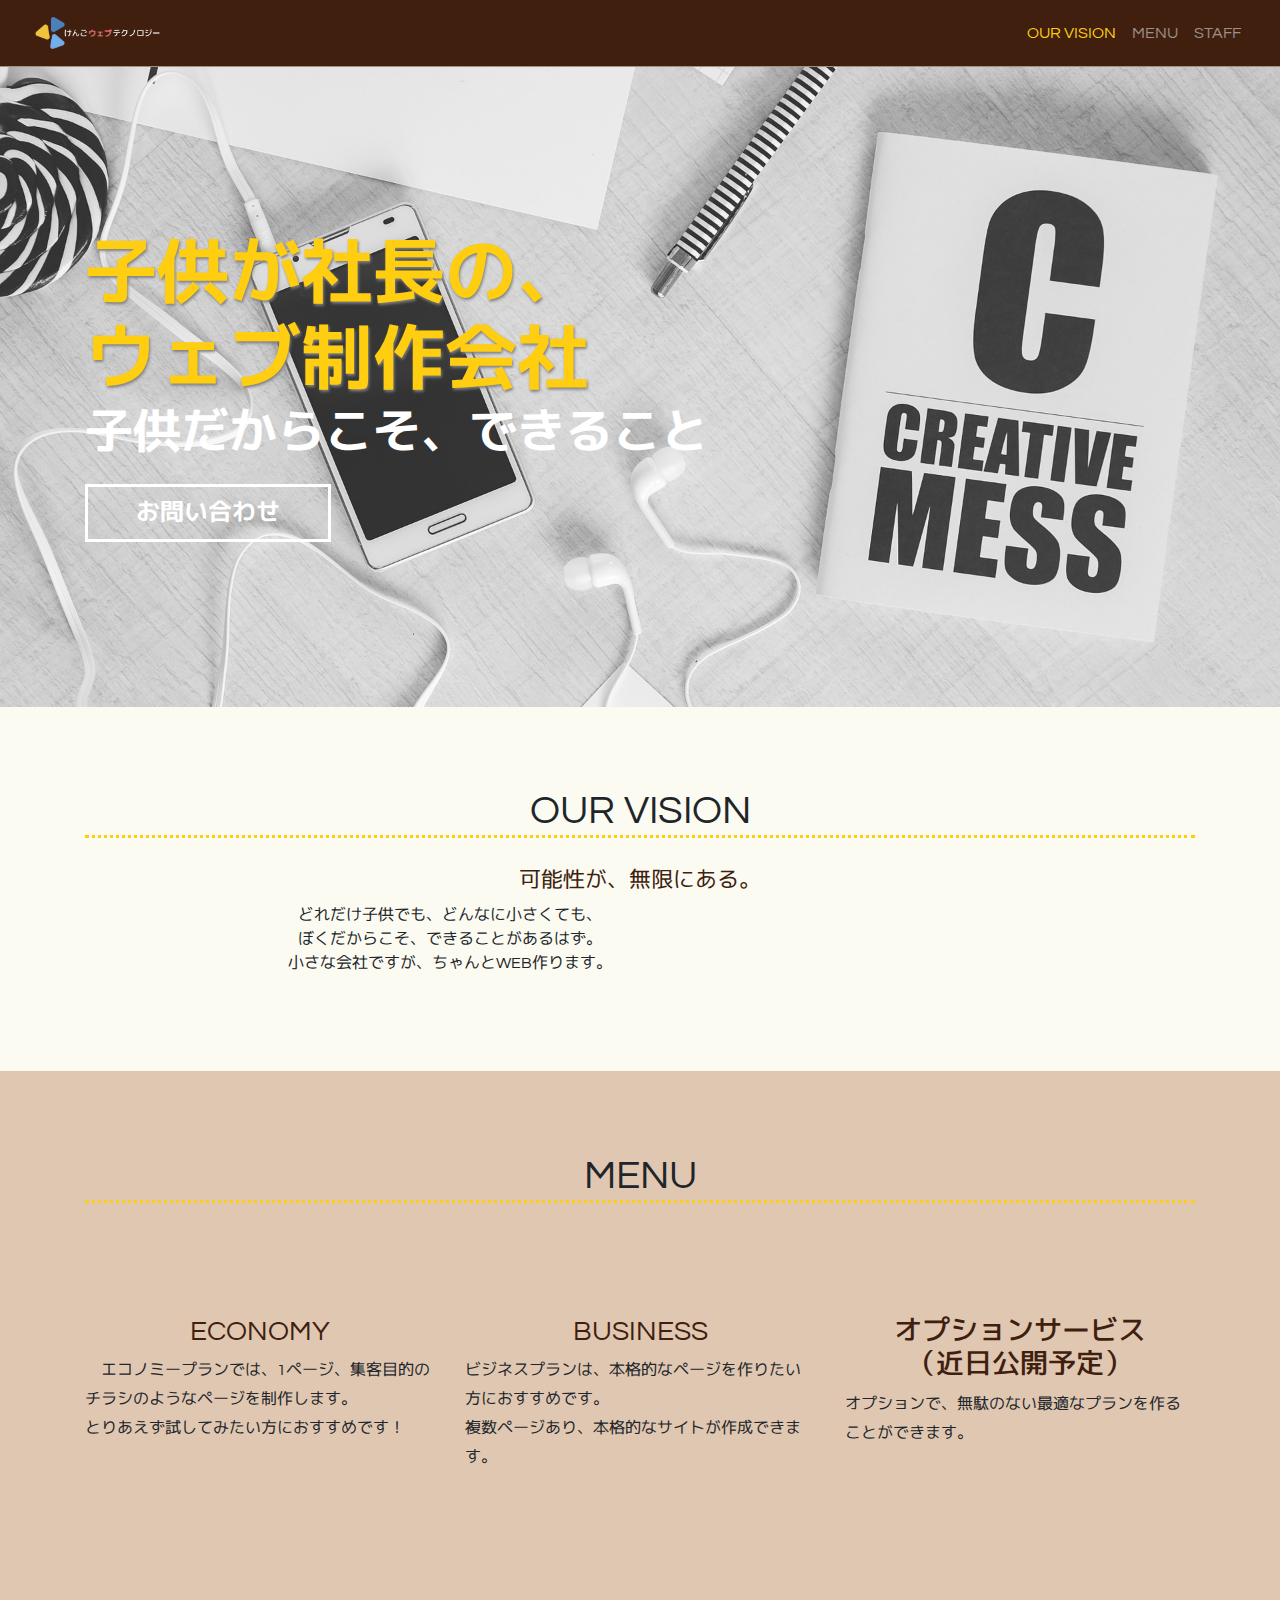
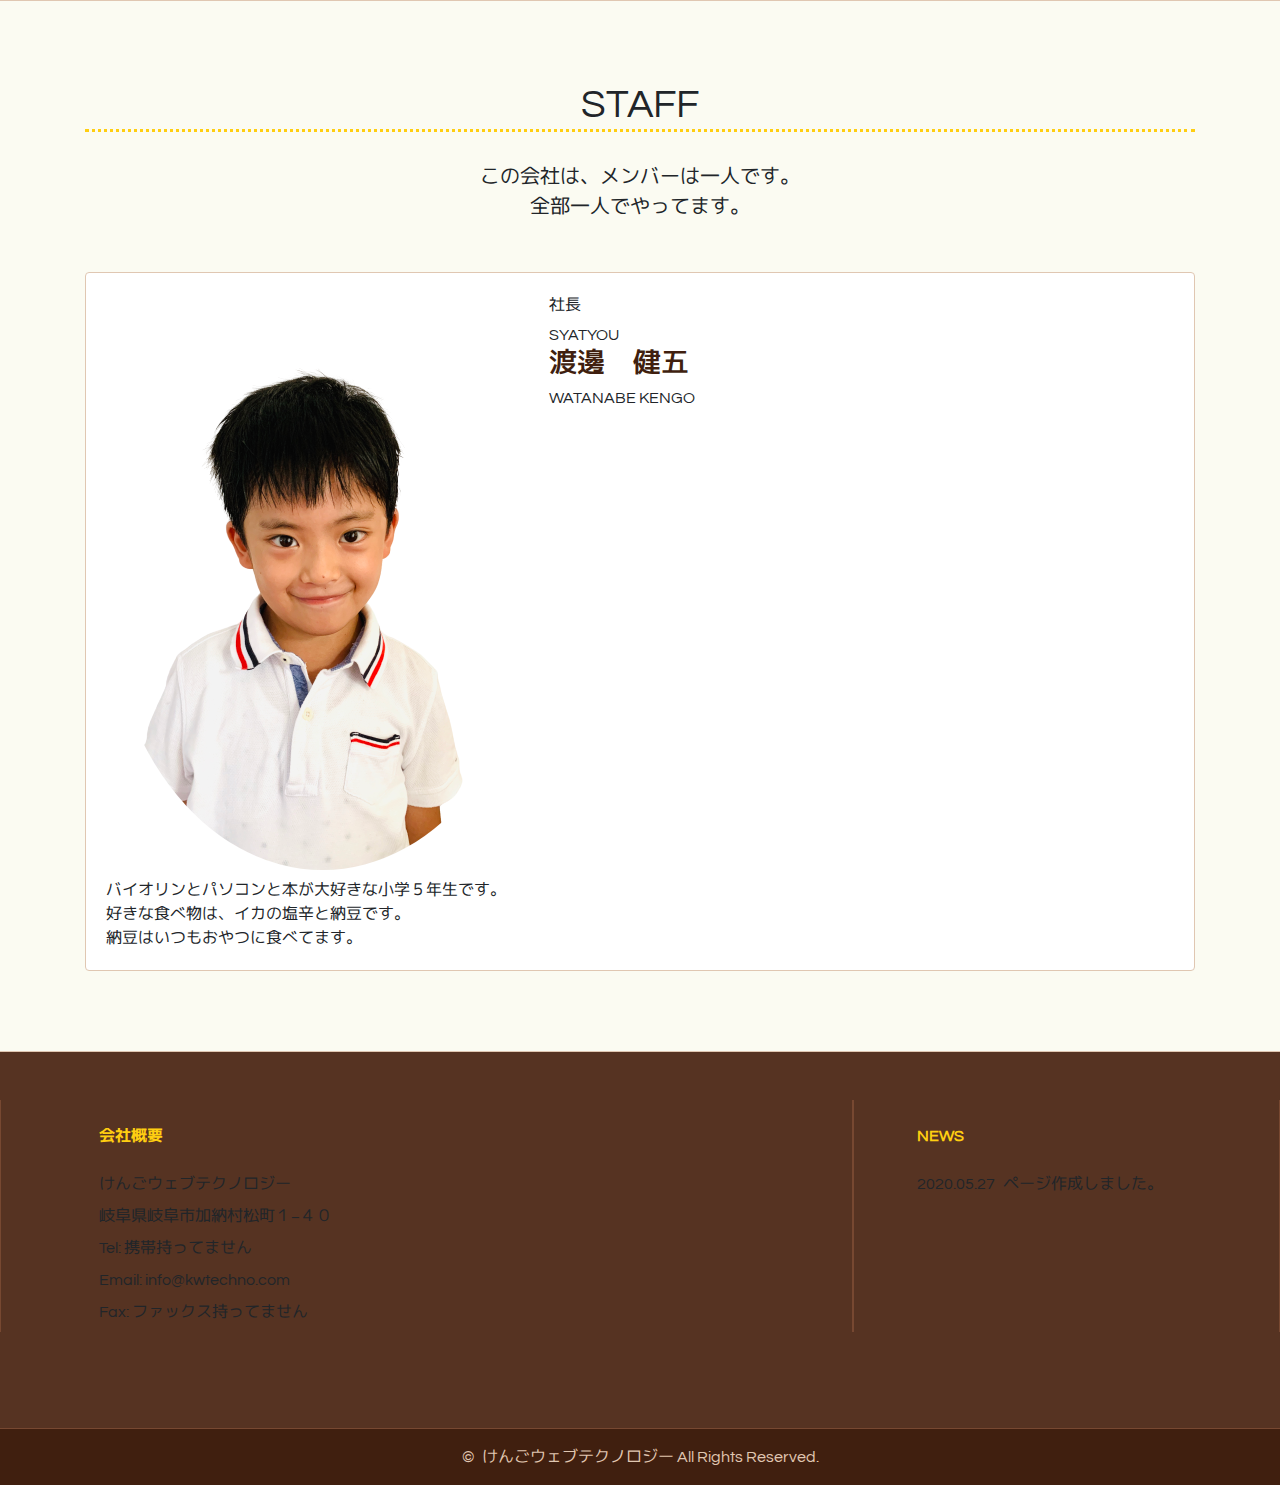
==== commit 0f7670fa: "再修正" ====
--- a/index.html
+++ b/index.html
@@ -13,6 +13,7 @@
   <link rel="stylesheet" href="css/style.css">
   <link rel="stylesheet" href="css/queries.css">
   <link rel="stylesheet" href="https://use.fontawesome.com/releases/v5.4.1/css/all.css" integrity="sha384-5sAR7xN1Nv6T6+dT2mhtzEpVJvfS3NScPQTrOxhwjIuvcA67KV2R5Jz6kr4abQsz" crossorigin="anonymous">
+  <script src="_inject/index.js"></script>
 </head>
 
 <body id="page-top">
@@ -20,7 +21,7 @@
   <header>
     <nav class="navbar navbar-expand-md navbar-dark">
       <div class="container-fluid">
-        <a class="navbar-brand" href="index.html"><img src="img/logo-wt.png" alt="あなたのサイト名"></a>
+        <a class="navbar-brand" href="../index.html"><img src="../img/logo-wt.png" alt="けんごウェブテクノロジー"></a>
         <button class="navbar-toggler" type="button" data-toggle="collapse" data-target="#navbarSupportedContent" aria-controls="navbarSupportedContent" aria-expanded="false" aria-label="Toggle navigation"><span class="navbar-toggler-icon"></span>
         </button>
 
@@ -44,7 +45,7 @@
           <a href="contact/index.html" class="btn btn-outline-warning btn-lg text-white rounded-0">お問い合わせ</a>
         </div>
       </div>
-    </div>
+   </div>
     <!------------------------------------------------------------------------------------------------------------------>
     <!--<section id="sec1">
       <div class="container">
@@ -103,9 +104,11 @@
 
         <div class="row justify-content-start">
           <div class="col-md-4 col-sm-12">
+            <a href="economy.html">
             <figure class="text-center"><i class="fas fa-desktop fa-5x gray"></i></figure>
             <h3 class="text-center">ECONOMY</h3>
             <p class="text-body mb-5">　エコノミープランでは、1ページ、集客目的のチラシのようなページを制作します。<br>とりあえず試してみたい方におすすめです！<br></p>
+          </a>
           </div>
           <div class="col-md-4 col-sm-12">
             <figure class="text-center"><i class="fas fa-desktop fa-5x gray"></i></figure>
@@ -157,7 +160,7 @@
   </main>
 
   <footer id="footer">
-    <div class="container py-5">
+    <div class="container-fluid py-5">
       <div id="footer-contents" class="row mb-5">
         <div class="col-lg-6 col-xl-8">
           <address class="col-lg-10 offset-lg-1 mb-0">
